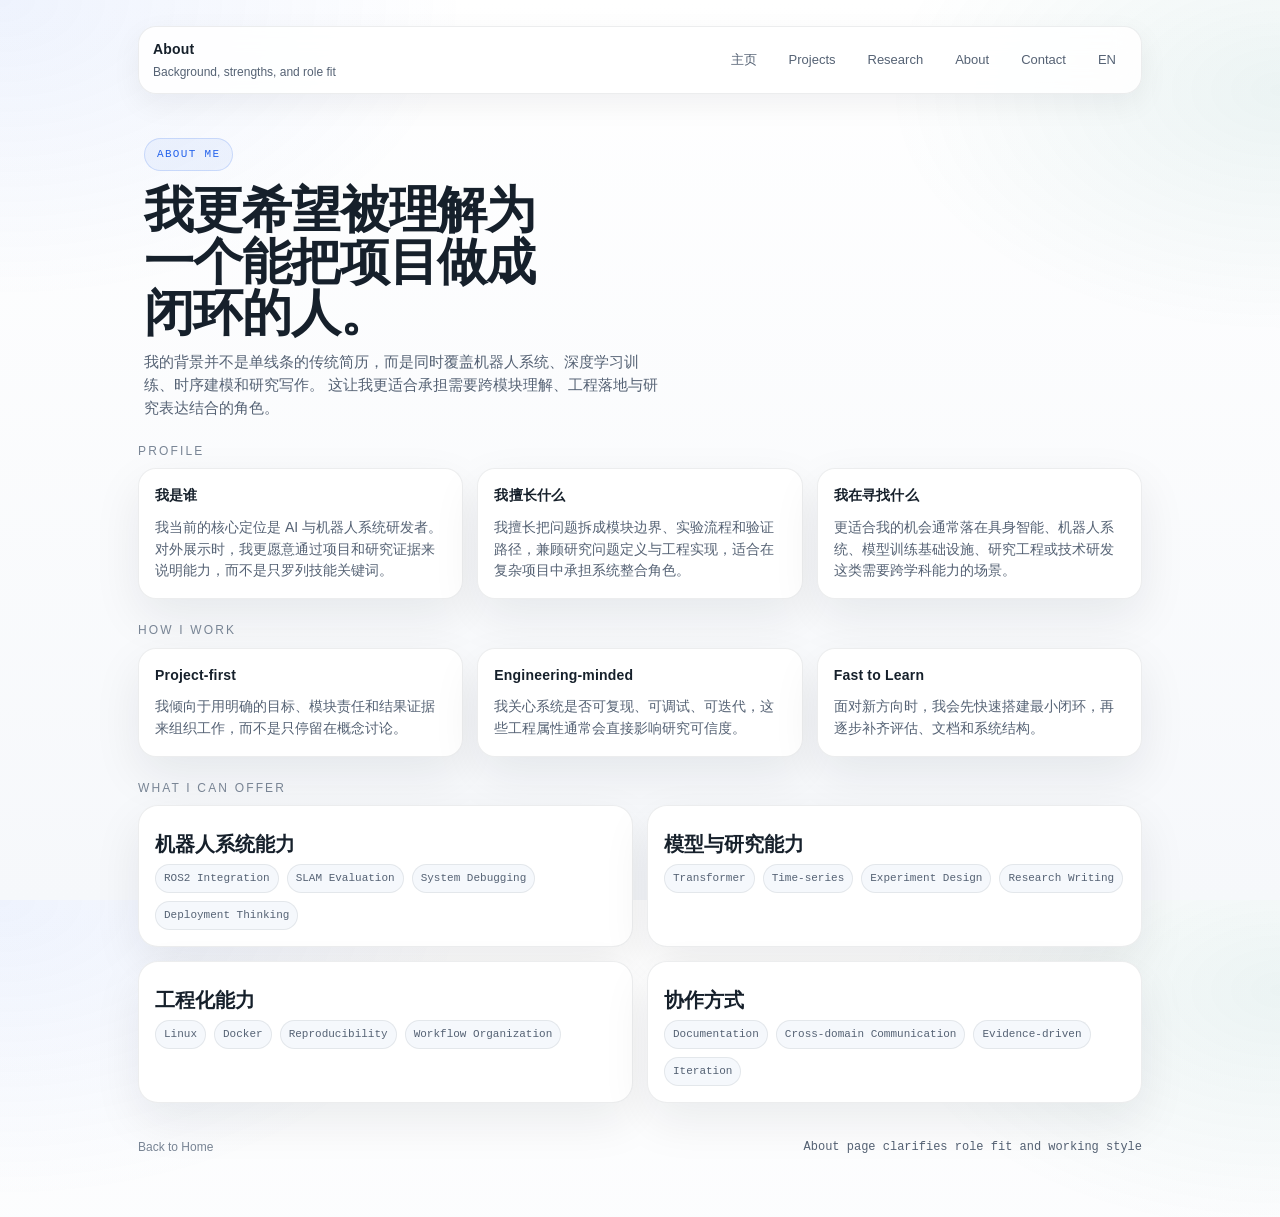
==== about/index.html @ a0cf1155 "Reorganize site around projects and research" ====
<!doctype html>
<html lang="zh-CN">
  <head>
    <meta charset="utf-8" />
    <meta name="viewport" content="width=device-width, initial-scale=1" />
    <title>About | Feiyu Zhou</title>
    <meta
      name="description"
      content="周飞宇的个人背景、能力结构、工作方式和目标岗位方向。"
    />
    <meta name="theme-color" content="#f6f8fb" />
    <link rel="icon" href="../assets/favicon.svg" />
    <link rel="stylesheet" href="../assets/styles.css" />
  </head>
  <body>
    <div class="wrap">
      <header class="topbar">
        <div class="brand">
          <strong>About</strong>
          <span>Background, strengths, and role fit</span>
        </div>
        <nav class="nav" aria-label="primary">
          <a href="../">主页</a>
          <a href="../projects/">Projects</a>
          <a href="../research/">Research</a>
          <a href="./">About</a>
          <a href="../contact/">Contact</a>
          <a href="../en/">EN</a>
        </nav>
      </header>

      <section class="hero hero-simple">
        <div class="fade-in">
          <div class="eyebrow">About Me</div>
          <h1>我更希望被理解为一个能把项目做成闭环的人。</h1>
          <p class="hero-lead hero-lead-wide">
            我的背景并不是单线条的传统简历，而是同时覆盖机器人系统、深度学习训练、时序建模和研究写作。
            这让我更适合承担需要跨模块理解、工程落地与研究表达结合的角色。
          </p>
        </div>
      </section>

      <section class="section-block fade-in d2">
        <div class="section-title">Profile</div>
        <div class="about-layout">
          <article class="card">
            <h3>我是谁</h3>
            <p class="card-copy">
              我当前的核心定位是 AI 与机器人系统研发者。对外展示时，我更愿意通过项目和研究证据来说明能力，而不是只罗列技能关键词。
            </p>
          </article>
          <article class="card">
            <h3>我擅长什么</h3>
            <p class="card-copy">
              我擅长把问题拆成模块边界、实验流程和验证路径，兼顾研究问题定义与工程实现，适合在复杂项目中承担系统整合角色。
            </p>
          </article>
          <article class="card">
            <h3>我在寻找什么</h3>
            <p class="card-copy">
              更适合我的机会通常落在具身智能、机器人系统、模型训练基础设施、研究工程或技术研发这类需要跨学科能力的场景。
            </p>
          </article>
        </div>
      </section>

      <section class="section-block fade-in d3">
        <div class="section-title">How I Work</div>
        <div class="highlight-grid">
          <article class="card">
            <h3>Project-first</h3>
            <p class="card-copy">我倾向于用明确的目标、模块责任和结果证据来组织工作，而不是只停留在概念讨论。</p>
          </article>
          <article class="card">
            <h3>Engineering-minded</h3>
            <p class="card-copy">我关心系统是否可复现、可调试、可迭代，这些工程属性通常会直接影响研究可信度。</p>
          </article>
          <article class="card">
            <h3>Fast to Learn</h3>
            <p class="card-copy">面对新方向时，我会先快速搭建最小闭环，再逐步补齐评估、文档和系统结构。</p>
          </article>
        </div>
      </section>

      <section class="section-block fade-in d3">
        <div class="section-title">What I Can Offer</div>
        <div class="skill-wall">
          <article class="skill-group">
            <h3>机器人系统能力</h3>
            <div class="meta">
              <span class="tag">ROS2 Integration</span>
              <span class="tag">SLAM Evaluation</span>
              <span class="tag">System Debugging</span>
              <span class="tag">Deployment Thinking</span>
            </div>
          </article>
          <article class="skill-group">
            <h3>模型与研究能力</h3>
            <div class="meta">
              <span class="tag">Transformer</span>
              <span class="tag">Time-series</span>
              <span class="tag">Experiment Design</span>
              <span class="tag">Research Writing</span>
            </div>
          </article>
          <article class="skill-group">
            <h3>工程化能力</h3>
            <div class="meta">
              <span class="tag">Linux</span>
              <span class="tag">Docker</span>
              <span class="tag">Reproducibility</span>
              <span class="tag">Workflow Organization</span>
            </div>
          </article>
          <article class="skill-group">
            <h3>协作方式</h3>
            <div class="meta">
              <span class="tag">Documentation</span>
              <span class="tag">Cross-domain Communication</span>
              <span class="tag">Evidence-driven</span>
              <span class="tag">Iteration</span>
            </div>
          </article>
        </div>
      </section>

      <footer class="footer">
        <div><a href="../">Back to Home</a></div>
        <div><code>About page clarifies role fit and working style</code></div>
      </footer>
    </div>

    <script src="../assets/site.js"></script>
  </body>
</html>
---- assets/styles.css ----
:root {
  --bg0: #f6f8fb;
  --bg1: #eef3f8;
  --bg2: #ffffff;
  --card: #ffffff;
  --card2: #f5f8fc;
  --border: #d8e1eb;
  --text: #16202b;
  --muted: #556274;
  --muted2: #798595;
  --accent: #0f766e;
  --accent2: #b7791f;
  --accent3: #2563eb;
  --danger: #c2410c;
  --shadow: 0 18px 48px rgba(15, 23, 42, 0.08);

  --radius: 18px;
  --radius2: 12px;
  --maxw: 1040px;
  --mono: ui-monospace, SFMono-Regular, Menlo, Monaco, Consolas, "Liberation Mono", "Courier New", monospace;
  --sans: "Avenir Next", "Segoe UI", "PingFang SC", "Hiragino Sans GB",
    "Microsoft YaHei", "Noto Sans CJK SC", sans-serif;
}

* { box-sizing: border-box; }
html, body { height: 100%; }

body {
  margin: 0;
  color: var(--text);
  font-family: var(--sans);
  line-height: 1.55;
  background:
    radial-gradient(780px 500px at 0% 0%, rgba(37, 99, 235, 0.08), transparent 60%),
    radial-gradient(680px 420px at 100% 10%, rgba(15, 118, 110, 0.08), transparent 58%),
    linear-gradient(180deg, var(--bg2), var(--bg0));
}

a {
  color: inherit;
  text-decoration: none;
}

a:hover {
  text-decoration: underline;
  text-underline-offset: 3px;
}

.wrap {
  max-width: var(--maxw);
  margin: 0 auto;
  padding: 26px 18px 60px;
}

.topbar {
  display: flex;
  align-items: center;
  justify-content: space-between;
  gap: 14px;
  padding: 12px 14px;
  border: 1px solid rgba(22, 32, 43, 0.08);
  border-radius: var(--radius);
  background: rgba(255, 255, 255, 0.86);
  backdrop-filter: blur(12px);
  box-shadow: 0 10px 30px rgba(15, 23, 42, 0.06);
  position: sticky;
  top: 14px;
  z-index: 10;
}

.brand {
  display: flex;
  flex-direction: column;
  gap: 2px;
}

.brand strong {
  letter-spacing: 0.2px;
  font-size: 14px;
}

.brand span {
  font-size: 12px;
  color: var(--muted);
}

.nav {
  display: flex;
  flex-wrap: wrap;
  gap: 10px;
  justify-content: flex-end;
}

.nav a {
  font-size: 13px;
  padding: 8px 10px;
  border-radius: 999px;
  border: 1px solid transparent;
  color: var(--muted);
}

.nav a[aria-current="page"] {
  color: var(--accent3);
  border-color: rgba(37, 99, 235, 0.18);
  background: rgba(37, 99, 235, 0.08);
}

.nav a:hover {
  color: var(--text);
  border-color: rgba(22, 32, 43, 0.1);
  background: rgba(255, 255, 255, 0.82);
  text-decoration: none;
}

.hero {
  padding: 44px 6px 12px;
  display: grid;
  grid-template-columns: 1.35fr 0.65fr;
  gap: 18px;
  align-items: start;
}

.home-hero {
  grid-template-columns: minmax(0, 1.2fr) minmax(320px, 0.8fr);
  gap: 22px;
  padding-top: 48px;
}

.home-hero-main {
  position: relative;
}

.eyebrow {
  display: inline-flex;
  align-items: center;
  gap: 8px;
  padding: 7px 12px;
  border-radius: 999px;
  border: 1px solid rgba(37, 99, 235, 0.18);
  background: rgba(37, 99, 235, 0.06);
  color: var(--accent3);
  font-family: var(--mono);
  font-size: 11px;
  letter-spacing: 0.12em;
  text-transform: uppercase;
}

.hero h1 {
  margin: 14px 0 8px;
  font-size: 50px;
  line-height: 1.03;
  letter-spacing: -1.1px;
  max-width: 11ch;
}

.hero p {
  margin: 10px 0 0;
  color: var(--muted);
  font-size: 15px;
  max-width: 62ch;
}

.hero-lead {
  font-size: 16px;
  color: var(--muted);
  max-width: 58ch;
}

.hero-actions {
  display: flex;
  flex-wrap: wrap;
  gap: 10px;
  margin-top: 22px;
}

.button {
  display: inline-flex;
  align-items: center;
  justify-content: center;
  min-height: 42px;
  padding: 10px 16px;
  border-radius: 999px;
  border: 1px solid rgba(22, 32, 43, 0.1);
  background: #ffffff;
  color: var(--text);
  font-size: 14px;
  font-weight: 600;
  text-decoration: none;
  transition: transform 180ms ease, border-color 180ms ease, background 180ms ease, box-shadow 180ms ease;
}

.button:hover {
  transform: translateY(-1px);
  border-color: rgba(22, 32, 43, 0.18);
  background: #f9fbfd;
  box-shadow: 0 10px 20px rgba(15, 23, 42, 0.05);
  text-decoration: none;
}

.button.primary {
  border-color: rgba(15, 118, 110, 0.2);
  background: linear-gradient(135deg, rgba(15, 118, 110, 0.12), rgba(37, 99, 235, 0.08));
  color: #0f4c47;
}

.button.ghost {
  background: transparent;
  color: var(--muted);
}

.pillrow {
  display: flex;
  flex-wrap: wrap;
  gap: 10px;
  margin-top: 16px;
}

.pill {
  font-family: var(--mono);
  font-size: 12px;
  padding: 7px 10px;
  border-radius: 999px;
  border: 1px solid rgba(22, 32, 43, 0.1);
  background: rgba(255, 255, 255, 0.84);
  color: var(--muted);
}

.pill b {
  color: var(--accent);
  font-weight: 700;
}

.signal-grid {
  display: grid;
  grid-template-columns: repeat(3, minmax(0, 1fr));
  gap: 12px;
  margin-top: 24px;
}

.signal-card {
  padding: 16px;
  border-radius: var(--radius);
  border: 1px solid rgba(22, 32, 43, 0.08);
  background: linear-gradient(180deg, #ffffff, #f8fbfd);
  box-shadow: var(--shadow);
}

.signal-card strong {
  display: block;
  margin: 8px 0;
  font-size: 16px;
  line-height: 1.3;
}

.signal-card p {
  margin: 0;
  font-size: 13px;
  color: var(--muted);
}

.signal-label {
  font-family: var(--mono);
  font-size: 11px;
  letter-spacing: 0.14em;
  text-transform: uppercase;
  color: var(--accent2);
}

.card {
  border: 1px solid rgba(22, 32, 43, 0.08);
  border-radius: var(--radius);
  padding: 16px;
  background: var(--card);
  box-shadow: var(--shadow);
}

.card h3 {
  margin: 0 0 10px;
  font-size: 14px;
  letter-spacing: 0.2px;
}

.card .kv {
  display: grid;
  grid-template-columns: 90px 1fr;
  gap: 10px 12px;
  font-size: 13px;
  color: var(--muted);
}

.card .kv div:nth-child(odd) {
  font-family: var(--mono);
  color: var(--muted2);
}

.card .kv a {
  color: var(--text);
}

.profile-panel {
  position: relative;
}

.profile-card {
  position: relative;
  overflow: hidden;
  border: 1px solid rgba(37, 99, 235, 0.08);
  border-radius: 28px;
  padding: 22px;
  background:
    radial-gradient(260px 160px at 100% 0%, rgba(37, 99, 235, 0.08), transparent 70%),
    radial-gradient(220px 120px at 0% 18%, rgba(15, 118, 110, 0.08), transparent 70%),
    linear-gradient(180deg, #ffffff, #f7fbff);
  box-shadow: var(--shadow);
}

.profile-header {
  display: flex;
  flex-direction: column;
  gap: 10px;
}

.profile-kicker {
  font-family: var(--mono);
  font-size: 12px;
  letter-spacing: 0.12em;
  text-transform: uppercase;
  color: var(--muted2);
}

.profile-header h2 {
  margin: 0;
  font-size: 26px;
  line-height: 1.1;
  letter-spacing: -0.4px;
}

.status-dot {
  display: inline-flex;
  width: fit-content;
  align-items: center;
  gap: 8px;
  padding: 8px 12px;
  border-radius: 999px;
  background: rgba(15, 118, 110, 0.08);
  border: 1px solid rgba(15, 118, 110, 0.14);
  color: #0f5c56;
  font-size: 12px;
}

.status-dot::before {
  content: "";
  width: 8px;
  height: 8px;
  border-radius: 999px;
  background: var(--accent);
  box-shadow: 0 0 0 5px rgba(15, 118, 110, 0.08);
}

.profile-copy {
  margin-top: 16px;
  color: var(--muted);
  font-size: 14px;
}

.profile-list {
  margin-top: 20px;
  display: grid;
  gap: 14px;
}

.profile-list div {
  display: grid;
  gap: 5px;
}

.profile-list span {
  font-family: var(--mono);
  font-size: 11px;
  letter-spacing: 0.12em;
  text-transform: uppercase;
  color: var(--muted2);
}

.profile-list a,
.profile-list strong {
  color: var(--text);
  font-size: 14px;
  font-weight: 600;
}

.doc-links {
  display: flex;
  flex-wrap: wrap;
  gap: 10px;
}

.doc-links a {
  display: inline-flex;
  align-items: center;
  min-height: 34px;
  padding: 7px 11px;
  border-radius: 999px;
  border: 1px solid rgba(22, 32, 43, 0.08);
  background: rgba(255, 255, 255, 0.88);
  text-decoration: none;
}

.mini-metrics {
  margin-top: 22px;
  display: grid;
  gap: 12px;
}

.mini-metrics div {
  display: grid;
  grid-template-columns: 40px 1fr;
  gap: 12px;
  align-items: center;
}

.mini-metrics strong {
  font-size: 20px;
  color: var(--accent2);
}

.mini-metrics span {
  color: var(--muted);
  font-size: 13px;
}

.grid {
  display: grid;
  grid-template-columns: repeat(12, 1fr);
  gap: 14px;
  margin-top: 20px;
}

.col-7 { grid-column: span 7; }
.col-5 { grid-column: span 5; }
.col-6 { grid-column: span 6; }
.col-12 { grid-column: span 12; }

.section-title {
  margin: 22px 0 8px;
  font-size: 12px;
  letter-spacing: 0.18em;
  text-transform: uppercase;
  color: var(--muted2);
}

.map-grid {
  display: grid;
  grid-template-columns: repeat(3, minmax(0, 1fr));
  gap: 14px;
}

.map-card {
  position: relative;
  min-height: 196px;
  border-radius: 24px;
  border: 1px solid rgba(22, 32, 43, 0.08);
  padding: 18px;
  background: linear-gradient(180deg, #ffffff, #f8fbfd);
  box-shadow: var(--shadow);
}

.map-index {
  display: inline-block;
  margin-bottom: 24px;
  font-family: var(--mono);
  font-size: 28px;
  line-height: 1;
  color: rgba(37, 99, 235, 0.76);
}

.map-card h3 {
  margin: 0 0 8px;
  font-size: 18px;
  line-height: 1.25;
}

.map-card p {
  margin: 0;
  color: var(--muted);
  font-size: 14px;
}

.proj {
  border-radius: var(--radius);
  border: 1px solid rgba(22, 32, 43, 0.08);
  background: #ffffff;
  padding: 14px 14px 12px;
  transition: transform 180ms ease, border-color 180ms ease, background 180ms ease, box-shadow 180ms ease;
  box-shadow: var(--shadow);
}

.proj:hover {
  transform: translateY(-2px);
  border-color: rgba(37, 99, 235, 0.18);
  background: #fbfdff;
  box-shadow: 0 18px 40px rgba(37, 99, 235, 0.08);
}

.proj h4 {
  margin: 0 0 8px;
  font-size: 15px;
}

.proj p {
  margin: 0 0 10px;
  color: var(--muted);
  font-size: 13px;
}

.feature-stack {
  display: grid;
  gap: 14px;
}

.proj-featured {
  background:
    radial-gradient(260px 140px at 100% 0%, rgba(15, 118, 110, 0.08), transparent 75%),
    #ffffff;
}

.proj-head {
  display: flex;
  gap: 12px;
  justify-content: space-between;
  align-items: flex-start;
}

.proj-head h4 {
  font-size: 18px;
}

.proj-head p {
  font-size: 14px;
}

.evidence-list {
  margin: 0 0 14px;
  padding-left: 18px;
  color: var(--muted);
  font-size: 14px;
}

.evidence-list li + li {
  margin-top: 8px;
}

.meta {
  display: flex;
  flex-wrap: wrap;
  gap: 8px;
  align-items: center;
}

.tag {
  font-family: var(--mono);
  font-size: 11px;
  padding: 5px 8px;
  border-radius: 999px;
  background: #f5f8fc;
  border: 1px solid rgba(22, 32, 43, 0.08);
  color: var(--muted);
}

.tag.level {
  border-color: rgba(183, 121, 31, 0.18);
  background: rgba(183, 121, 31, 0.08);
  color: #8f5f18;
}

.tag.bad {
  border-color: rgba(194, 65, 12, 0.16);
  background: rgba(194, 65, 12, 0.08);
  color: var(--danger);
}

.filters {
  display: flex;
  flex-wrap: wrap;
  gap: 10px;
  align-items: center;
  margin: 10px 0 14px;
}

.filters input[type="search"] {
  width: min(520px, 100%);
  padding: 10px 12px;
  border-radius: 12px;
  border: 1px solid rgba(22, 32, 43, 0.1);
  background: #ffffff;
  color: var(--text);
  outline: none;
}

.filters input[type="search"]::placeholder {
  color: var(--muted2);
}

.filters .chip {
  border: 1px solid rgba(22, 32, 43, 0.1);
  background: #ffffff;
  color: var(--muted);
  padding: 7px 10px;
  border-radius: 999px;
  font-family: var(--mono);
  font-size: 12px;
  cursor: pointer;
  user-select: none;
}

.filters .chip[aria-pressed="true"] {
  border-color: rgba(15, 118, 110, 0.2);
  background: rgba(15, 118, 110, 0.08);
  color: #0f5c56;
}

.progress-card {
  height: 100%;
  background:
    radial-gradient(240px 140px at 100% 0%, rgba(183, 121, 31, 0.08), transparent 75%),
    #ffffff;
}

.progress-list {
  display: grid;
  gap: 16px;
}

.progress-list div {
  padding-top: 2px;
  border-top: 1px solid rgba(22, 32, 43, 0.08);
}

.progress-list div:first-child {
  border-top: 0;
  padding-top: 0;
}

.progress-list span {
  display: inline-block;
  margin-bottom: 6px;
  font-family: var(--mono);
  font-size: 12px;
  color: #8f5f18;
}

.progress-list p {
  margin: 0;
  color: var(--muted);
  font-size: 14px;
}

.section-block {
  margin-top: 14px;
}

.hero-simple {
  grid-template-columns: minmax(0, 1fr) minmax(280px, 0.72fr);
  padding-bottom: 0;
}

.hero-simple h1 {
  max-width: 15ch;
}

.hero-lead-wide {
  max-width: 70ch;
}

.intro-strip {
  border: 1px solid rgba(22, 32, 43, 0.08);
  border-radius: 24px;
  padding: 18px 20px;
  background: linear-gradient(180deg, #ffffff, #f8fbfd);
  box-shadow: var(--shadow);
}

.intro-strip p {
  margin: 0;
  font-size: 15px;
  color: var(--muted);
}

.track-grid,
.project-grid,
.highlight-grid,
.category-grid,
.about-layout,
.contact-grid {
  display: grid;
  gap: 14px;
}

.track-grid {
  grid-template-columns: repeat(2, minmax(0, 1fr));
}

.project-grid {
  grid-template-columns: repeat(3, minmax(0, 1fr));
}

.highlight-grid,
.about-layout,
.contact-grid {
  grid-template-columns: repeat(3, minmax(0, 1fr));
}

.category-grid {
  grid-template-columns: repeat(2, minmax(0, 1fr));
}

.track-card,
.category-card {
  min-height: 240px;
}

.track-card {
  border: 1px solid rgba(22, 32, 43, 0.08);
  border-radius: 24px;
  padding: 20px;
  background:
    radial-gradient(220px 140px at 100% 0%, rgba(37, 99, 235, 0.06), transparent 70%),
    linear-gradient(180deg, #ffffff, #f8fbfd);
  box-shadow: var(--shadow);
}

.track-kicker {
  font-family: var(--mono);
  font-size: 11px;
  letter-spacing: 0.14em;
  text-transform: uppercase;
  color: var(--accent2);
}

.track-card h3,
.category-card h3,
.skill-group h3 {
  margin: 10px 0 8px;
  font-size: 20px;
  line-height: 1.2;
}

.track-card p,
.category-card p,
.card-copy {
  margin: 0;
  color: var(--muted);
  font-size: 14px;
}

.project-card {
  min-height: 206px;
}

.project-card h4 {
  font-size: 16px;
}

.skill-wall {
  display: grid;
  grid-template-columns: repeat(2, minmax(0, 1fr));
  gap: 14px;
}

.skill-group {
  border: 1px solid rgba(22, 32, 43, 0.08);
  border-radius: 20px;
  padding: 16px;
  background: #ffffff;
  box-shadow: var(--shadow);
}

.contact-banner {
  display: grid;
  grid-template-columns: minmax(0, 1fr) auto;
  gap: 16px;
  align-items: center;
  border: 1px solid rgba(22, 32, 43, 0.08);
  border-radius: 24px;
  padding: 20px;
  background:
    radial-gradient(220px 140px at 100% 0%, rgba(15, 118, 110, 0.08), transparent 70%),
    linear-gradient(180deg, #ffffff, #f8fbfd);
  box-shadow: var(--shadow);
}

.contact-banner h3 {
  margin: 0 0 6px;
  font-size: 20px;
}

.contact-banner p {
  margin: 0;
  color: var(--muted);
  font-size: 14px;
}

.about-grid {
  display: grid;
  grid-template-columns: repeat(3, minmax(0, 1fr));
  gap: 14px;
}

.about-card {
  min-height: 172px;
}

.about-card p {
  margin: 0;
  color: var(--muted);
  font-size: 14px;
}

.footer {
  margin-top: 34px;
  color: var(--muted2);
  font-size: 12px;
  display: flex;
  flex-wrap: wrap;
  gap: 10px;
  justify-content: space-between;
  align-items: center;
}

.footer code {
  font-family: var(--mono);
  color: var(--muted);
}

.fade-in {
  opacity: 0;
  transform: translateY(10px);
  animation: fadeInUp 700ms ease forwards;
}

.fade-in.d2 { animation-delay: 90ms; }
.fade-in.d3 { animation-delay: 160ms; }
.fade-in.d4 { animation-delay: 230ms; }

@keyframes fadeInUp {
  to {
    opacity: 1;
    transform: translateY(0);
  }
}

@media (max-width: 840px) {
  .hero {
    grid-template-columns: 1fr;
    padding-top: 30px;
  }

  .hero h1 {
    font-size: 38px;
    max-width: none;
  }

  .col-7,
  .col-5,
  .col-6 {
    grid-column: span 12;
  }

  .topbar {
    position: static;
  }

  .signal-grid,
  .map-grid,
  .about-grid,
  .track-grid,
  .project-grid,
  .highlight-grid,
  .category-grid,
  .about-layout,
  .contact-grid,
  .skill-wall {
    grid-template-columns: 1fr;
  }

  .profile-card {
    border-radius: 22px;
  }

  .contact-banner {
    grid-template-columns: 1fr;
  }
}

@media (max-width: 640px) {
  .wrap {
    padding: 18px 14px 50px;
  }

  .topbar {
    padding: 12px;
  }

  .home-hero {
    padding-top: 28px;
    gap: 16px;
  }

  .hero h1 {
    font-size: 34px;
    line-height: 1.04;
  }

  .hero-actions,
  .pillrow {
    gap: 8px;
  }

  .button {
    width: 100%;
  }

  .proj-head {
    flex-direction: column;
  }

  .mini-metrics div {
    grid-template-columns: 32px 1fr;
  }
}
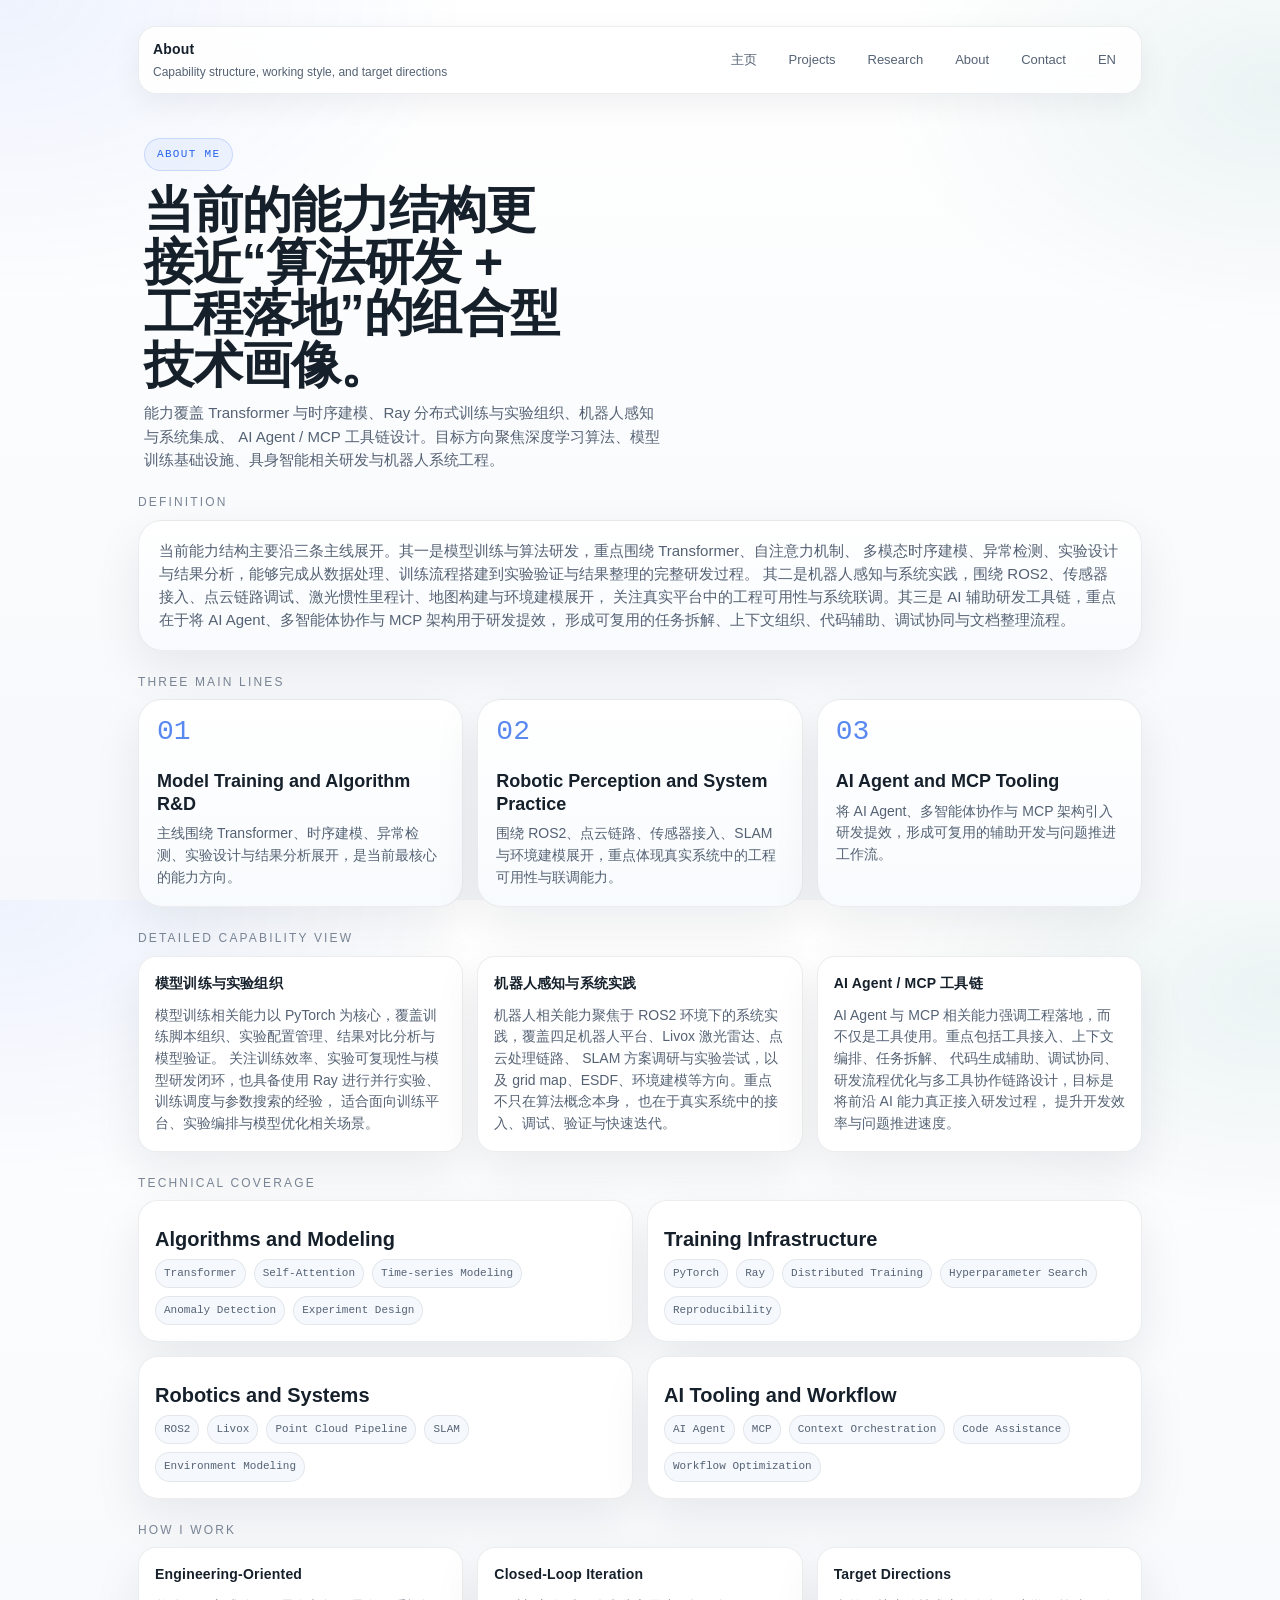
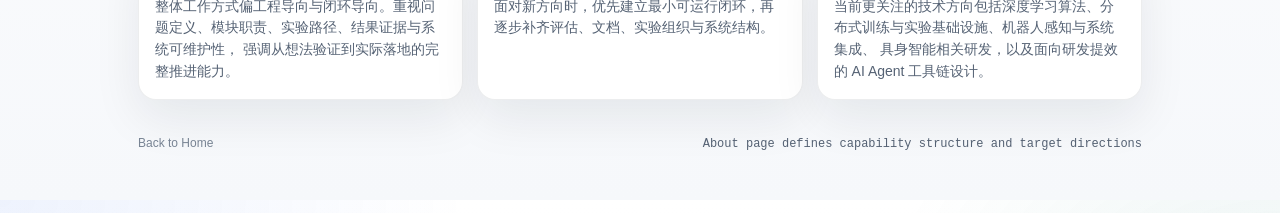
==== commit b119a6bf: "Rewrite about page around capability structure" ====
--- a/about/index.html
+++ b/about/index.html
@@ -6,7 +6,7 @@
     <title>About | Feiyu Zhou</title>
     <meta
       name="description"
-      content="周飞宇的个人背景、能力结构、工作方式和目标岗位方向。"
+      content="周飞宇的能力结构、技术主线、工作方式与目标方向，覆盖算法研发、模型训练、机器人感知与 AI Agent 工具链。"
     />
     <meta name="theme-color" content="#f6f8fb" />
     <link rel="icon" href="../assets/favicon.svg" />
@@ -17,7 +17,7 @@
       <header class="topbar">
         <div class="brand">
           <strong>About</strong>
-          <span>Background, strengths, and role fit</span>
+          <span>Capability structure, working style, and target directions</span>
         </div>
         <nav class="nav" aria-label="primary">
           <a href="../">主页</a>
@@ -32,101 +32,153 @@
       <section class="hero hero-simple">
         <div class="fade-in">
           <div class="eyebrow">About Me</div>
-          <h1>我更希望被理解为一个能把项目做成闭环的人。</h1>
+          <h1>当前的能力结构更接近“算法研发 + 工程落地”的组合型技术画像。</h1>
           <p class="hero-lead hero-lead-wide">
-            我的背景并不是单线条的传统简历，而是同时覆盖机器人系统、深度学习训练、时序建模和研究写作。
-            这让我更适合承担需要跨模块理解、工程落地与研究表达结合的角色。
+            能力覆盖 Transformer 与时序建模、Ray 分布式训练与实验组织、机器人感知与系统集成、
+            AI Agent / MCP 工具链设计。目标方向聚焦深度学习算法、模型训练基础设施、具身智能相关研发与机器人系统工程。
           </p>
         </div>
       </section>
 
       <section class="section-block fade-in d2">
-        <div class="section-title">Profile</div>
-        <div class="about-layout">
+        <div class="section-title">Definition</div>
+        <div class="intro-strip">
+          <p>
+            当前能力结构主要沿三条主线展开。其一是模型训练与算法研发，重点围绕 Transformer、自注意力机制、
+            多模态时序建模、异常检测、实验设计与结果分析，能够完成从数据处理、训练流程搭建到实验验证与结果整理的完整研发过程。
+            其二是机器人感知与系统实践，围绕 ROS2、传感器接入、点云链路调试、激光惯性里程计、地图构建与环境建模展开，
+            关注真实平台中的工程可用性与系统联调。其三是 AI 辅助研发工具链，重点在于将 AI Agent、多智能体协作与 MCP 架构用于研发提效，
+            形成可复用的任务拆解、上下文组织、代码辅助、调试协同与文档整理流程。
+          </p>
+        </div>
+      </section>
+
+      <section class="section-block fade-in d2">
+        <div class="section-title">Three Main Lines</div>
+        <div class="map-grid">
+          <article class="map-card">
+            <span class="map-index">01</span>
+            <h3>Model Training and Algorithm R&amp;D</h3>
+            <p>主线围绕 Transformer、时序建模、异常检测、实验设计与结果分析展开，是当前最核心的能力方向。</p>
+          </article>
+          <article class="map-card">
+            <span class="map-index">02</span>
+            <h3>Robotic Perception and System Practice</h3>
+            <p>围绕 ROS2、点云链路、传感器接入、SLAM 与环境建模展开，重点体现真实系统中的工程可用性与联调能力。</p>
+          </article>
+          <article class="map-card">
+            <span class="map-index">03</span>
+            <h3>AI Agent and MCP Tooling</h3>
+            <p>将 AI Agent、多智能体协作与 MCP 架构引入研发提效，形成可复用的辅助开发与问题推进工作流。</p>
+          </article>
+        </div>
+      </section>
+
+      <section class="section-block fade-in d3">
+        <div class="section-title">Detailed Capability View</div>
+        <div class="highlight-grid">
           <article class="card">
-            <h3>我是谁</h3>
+            <h3>模型训练与实验组织</h3>
             <p class="card-copy">
-              我当前的核心定位是 AI 与机器人系统研发者。对外展示时，我更愿意通过项目和研究证据来说明能力，而不是只罗列技能关键词。
+              模型训练相关能力以 PyTorch 为核心，覆盖训练脚本组织、实验配置管理、结果对比分析与模型验证。
+              关注训练效率、实验可复现性与模型研发闭环，也具备使用 Ray 进行并行实验、训练调度与参数搜索的经验，
+              适合面向训练平台、实验编排与模型优化相关场景。
             </p>
           </article>
           <article class="card">
-            <h3>我擅长什么</h3>
+            <h3>机器人感知与系统实践</h3>
             <p class="card-copy">
-              我擅长把问题拆成模块边界、实验流程和验证路径，兼顾研究问题定义与工程实现，适合在复杂项目中承担系统整合角色。
+              机器人相关能力聚焦于 ROS2 环境下的系统实践，覆盖四足机器人平台、Livox 激光雷达、点云处理链路、
+              SLAM 方案调研与实验尝试，以及 grid map、ESDF、环境建模等方向。重点不只在算法概念本身，
+              也在于真实系统中的接入、调试、验证与快速迭代。
             </p>
           </article>
           <article class="card">
-            <h3>我在寻找什么</h3>
+            <h3>AI Agent / MCP 工具链</h3>
             <p class="card-copy">
-              更适合我的机会通常落在具身智能、机器人系统、模型训练基础设施、研究工程或技术研发这类需要跨学科能力的场景。
+              AI Agent 与 MCP 相关能力强调工程落地，而不仅是工具使用。重点包括工具接入、上下文编排、任务拆解、
+              代码生成辅助、调试协同、研发流程优化与多工具协作链路设计，目标是将前沿 AI 能力真正接入研发过程，
+              提升开发效率与问题推进速度。
             </p>
           </article>
         </div>
       </section>
 
       <section class="section-block fade-in d3">
-        <div class="section-title">How I Work</div>
-        <div class="highlight-grid">
-          <article class="card">
-            <h3>Project-first</h3>
-            <p class="card-copy">我倾向于用明确的目标、模块责任和结果证据来组织工作，而不是只停留在概念讨论。</p>
+        <div class="section-title">Technical Coverage</div>
+        <div class="skill-wall">
+          <article class="skill-group">
+            <h3>Algorithms and Modeling</h3>
+            <div class="meta">
+              <span class="tag">Transformer</span>
+              <span class="tag">Self-Attention</span>
+              <span class="tag">Time-series Modeling</span>
+              <span class="tag">Anomaly Detection</span>
+              <span class="tag">Experiment Design</span>
+            </div>
           </article>
-          <article class="card">
-            <h3>Engineering-minded</h3>
-            <p class="card-copy">我关心系统是否可复现、可调试、可迭代，这些工程属性通常会直接影响研究可信度。</p>
+          <article class="skill-group">
+            <h3>Training Infrastructure</h3>
+            <div class="meta">
+              <span class="tag">PyTorch</span>
+              <span class="tag">Ray</span>
+              <span class="tag">Distributed Training</span>
+              <span class="tag">Hyperparameter Search</span>
+              <span class="tag">Reproducibility</span>
+            </div>
           </article>
-          <article class="card">
-            <h3>Fast to Learn</h3>
-            <p class="card-copy">面对新方向时，我会先快速搭建最小闭环，再逐步补齐评估、文档和系统结构。</p>
+          <article class="skill-group">
+            <h3>Robotics and Systems</h3>
+            <div class="meta">
+              <span class="tag">ROS2</span>
+              <span class="tag">Livox</span>
+              <span class="tag">Point Cloud Pipeline</span>
+              <span class="tag">SLAM</span>
+              <span class="tag">Environment Modeling</span>
+            </div>
+          </article>
+          <article class="skill-group">
+            <h3>AI Tooling and Workflow</h3>
+            <div class="meta">
+              <span class="tag">AI Agent</span>
+              <span class="tag">MCP</span>
+              <span class="tag">Context Orchestration</span>
+              <span class="tag">Code Assistance</span>
+              <span class="tag">Workflow Optimization</span>
+            </div>
           </article>
         </div>
       </section>
 
-      <section class="section-block fade-in d3">
-        <div class="section-title">What I Can Offer</div>
-        <div class="skill-wall">
-          <article class="skill-group">
-            <h3>机器人系统能力</h3>
-            <div class="meta">
-              <span class="tag">ROS2 Integration</span>
-              <span class="tag">SLAM Evaluation</span>
-              <span class="tag">System Debugging</span>
-              <span class="tag">Deployment Thinking</span>
-            </div>
+      <section class="section-block fade-in d4">
+        <div class="section-title">How I Work</div>
+        <div class="highlight-grid">
+          <article class="card">
+            <h3>Engineering-Oriented</h3>
+            <p class="card-copy">
+              整体工作方式偏工程导向与闭环导向。重视问题定义、模块职责、实验路径、结果证据与系统可维护性，
+              强调从想法验证到实际落地的完整推进能力。
+            </p>
           </article>
-          <article class="skill-group">
-            <h3>模型与研究能力</h3>
-            <div class="meta">
-              <span class="tag">Transformer</span>
-              <span class="tag">Time-series</span>
-              <span class="tag">Experiment Design</span>
-              <span class="tag">Research Writing</span>
-            </div>
+          <article class="card">
+            <h3>Closed-Loop Iteration</h3>
+            <p class="card-copy">
+              面对新方向时，优先建立最小可运行闭环，再逐步补齐评估、文档、实验组织与系统结构。
+            </p>
           </article>
-          <article class="skill-group">
-            <h3>工程化能力</h3>
-            <div class="meta">
-              <span class="tag">Linux</span>
-              <span class="tag">Docker</span>
-              <span class="tag">Reproducibility</span>
-              <span class="tag">Workflow Organization</span>
-            </div>
-          </article>
-          <article class="skill-group">
-            <h3>协作方式</h3>
-            <div class="meta">
-              <span class="tag">Documentation</span>
-              <span class="tag">Cross-domain Communication</span>
-              <span class="tag">Evidence-driven</span>
-              <span class="tag">Iteration</span>
-            </div>
+          <article class="card">
+            <h3>Target Directions</h3>
+            <p class="card-copy">
+              当前更关注的技术方向包括深度学习算法、分布式训练与实验基础设施、机器人感知与系统集成、
+              具身智能相关研发，以及面向研发提效的 AI Agent 工具链设计。
+            </p>
           </article>
         </div>
       </section>
 
       <footer class="footer">
         <div><a href="../">Back to Home</a></div>
-        <div><code>About page clarifies role fit and working style</code></div>
+        <div><code>About page defines capability structure and target directions</code></div>
       </footer>
     </div>
 
--- a/assets/styles.css
+++ b/assets/styles.css
@@ -301,6 +301,17 @@
   position: relative;
 }
 
+.profile-portrait-card {
+  margin: 0;
+  border: 1px solid rgba(37, 99, 235, 0.08);
+  border-radius: 28px;
+  padding: 16px;
+  background:
+    radial-gradient(260px 160px at 100% 0%, rgba(37, 99, 235, 0.08), transparent 70%),
+    linear-gradient(180deg, #ffffff, #f7fbff);
+  box-shadow: var(--shadow);
+}
+
 .profile-card {
   position: relative;
   overflow: hidden;
@@ -314,6 +325,140 @@
   box-shadow: var(--shadow);
 }
 
+.profile-portrait {
+  margin: 0;
+  border-radius: 22px;
+  overflow: hidden;
+  aspect-ratio: 5 / 6;
+  background: linear-gradient(180deg, #d9e1ea, #eef3f8);
+  border: 1px solid rgba(22, 32, 43, 0.06);
+}
+
+.profile-portrait img {
+  display: block;
+  width: 100%;
+  height: 100%;
+  object-fit: cover;
+  object-position: center 18%;
+}
+
+.profile-card-wide {
+  width: 100%;
+}
+
+.positioning-redesign {
+  border: 1px solid rgba(37, 99, 235, 0.08);
+  border-radius: 28px;
+  padding: 22px;
+  background:
+    radial-gradient(300px 180px at 100% 0%, rgba(37, 99, 235, 0.08), transparent 70%),
+    radial-gradient(220px 140px at 0% 0%, rgba(15, 118, 110, 0.08), transparent 70%),
+    linear-gradient(180deg, #ffffff, #f7fbff);
+  box-shadow: var(--shadow);
+}
+
+.positioning-redesign-head {
+  display: flex;
+  align-items: flex-start;
+  justify-content: space-between;
+  gap: 16px;
+}
+
+.positioning-redesign-head h2 {
+  margin: 6px 0 0;
+  font-size: 30px;
+  line-height: 1.08;
+  letter-spacing: -0.5px;
+  max-width: 20ch;
+}
+
+.positioning-redesign-summary {
+  margin: 18px 0 0;
+  color: var(--muted);
+  font-size: 16px;
+  line-height: 1.7;
+  max-width: 70ch;
+}
+
+.positioning-redesign-grid {
+  display: grid;
+  grid-template-columns: repeat(3, minmax(0, 1fr));
+  gap: 14px;
+  margin-top: 20px;
+}
+
+.positioning-card {
+  min-height: 196px;
+  padding: 18px;
+  border-radius: 22px;
+  border: 1px solid rgba(22, 32, 43, 0.08);
+  background: rgba(255, 255, 255, 0.82);
+}
+
+.positioning-label {
+  display: block;
+  margin-bottom: 10px;
+  font-family: var(--mono);
+  font-size: 11px;
+  letter-spacing: 0.12em;
+  text-transform: uppercase;
+  color: var(--accent2);
+}
+
+.positioning-card strong {
+  display: block;
+  font-size: 18px;
+  line-height: 1.35;
+}
+
+.positioning-card p {
+  margin: 10px 0 0;
+  color: var(--muted);
+  font-size: 14px;
+}
+
+.positioning-support {
+  display: grid;
+  grid-template-columns: minmax(0, 1fr) auto;
+  gap: 16px;
+  align-items: center;
+  margin-top: 18px;
+  padding-top: 18px;
+  border-top: 1px solid rgba(22, 32, 43, 0.08);
+}
+
+.positioning-support-copy strong {
+  display: block;
+  margin-bottom: 6px;
+  font-size: 16px;
+}
+
+.positioning-support-copy p {
+  margin: 0;
+  color: var(--muted);
+  font-size: 14px;
+}
+
+.positioning-links {
+  display: flex;
+  flex-wrap: wrap;
+  justify-content: flex-end;
+  gap: 10px;
+}
+
+.positioning-links a {
+  display: inline-flex;
+  align-items: center;
+  min-height: 36px;
+  padding: 8px 12px;
+  border-radius: 999px;
+  border: 1px solid rgba(22, 32, 43, 0.08);
+  background: rgba(255, 255, 255, 0.94);
+  text-decoration: none;
+  font-size: 13px;
+  font-weight: 600;
+}
+
 .profile-header {
   display: flex;
   flex-direction: column;
@@ -710,6 +855,70 @@
   grid-template-columns: repeat(3, minmax(0, 1fr));
 }
 
+.publication-list {
+  display: grid;
+  gap: 16px;
+}
+
+.publication-item {
+  border: 1px solid rgba(22, 32, 43, 0.08);
+  border-radius: 24px;
+  padding: 20px;
+  background:
+    radial-gradient(220px 140px at 100% 0%, rgba(37, 99, 235, 0.05), transparent 70%),
+    linear-gradient(180deg, #ffffff, #f8fbfd);
+  box-shadow: var(--shadow);
+}
+
+.publication-item h3 {
+  margin: 10px 0 8px;
+  font-size: 22px;
+  line-height: 1.3;
+}
+
+.publication-meta {
+  display: flex;
+  flex-wrap: wrap;
+  gap: 8px;
+}
+
+.publication-authors,
+.publication-venue,
+.publication-note {
+  margin: 0;
+  color: var(--muted);
+  font-size: 14px;
+}
+
+.publication-venue {
+  margin-top: 4px;
+}
+
+.publication-details {
+  display: flex;
+  flex-wrap: wrap;
+  gap: 10px 18px;
+  margin-top: 10px;
+  font-family: var(--mono);
+  font-size: 12px;
+  color: var(--muted2);
+}
+
+.publication-note {
+  margin-top: 12px;
+  line-height: 1.65;
+}
+
+.review-grid {
+  display: grid;
+  grid-template-columns: repeat(2, minmax(0, 1fr));
+  gap: 14px;
+}
+
+.review-card {
+  min-height: 190px;
+}
+
 .category-grid {
   grid-template-columns: repeat(2, minmax(0, 1fr));
 }
@@ -879,6 +1088,7 @@
   .category-grid,
   .about-layout,
   .contact-grid,
+  .review-grid,
   .skill-wall {
     grid-template-columns: 1fr;
   }
@@ -889,6 +1099,20 @@
 
   .contact-banner {
     grid-template-columns: 1fr;
+  }
+
+  .positioning-redesign-head,
+  .positioning-redesign-grid,
+  .positioning-support {
+    grid-template-columns: 1fr;
+  }
+
+  .positioning-redesign-head {
+    display: grid;
+  }
+
+  .positioning-links {
+    justify-content: flex-start;
   }
 }
 
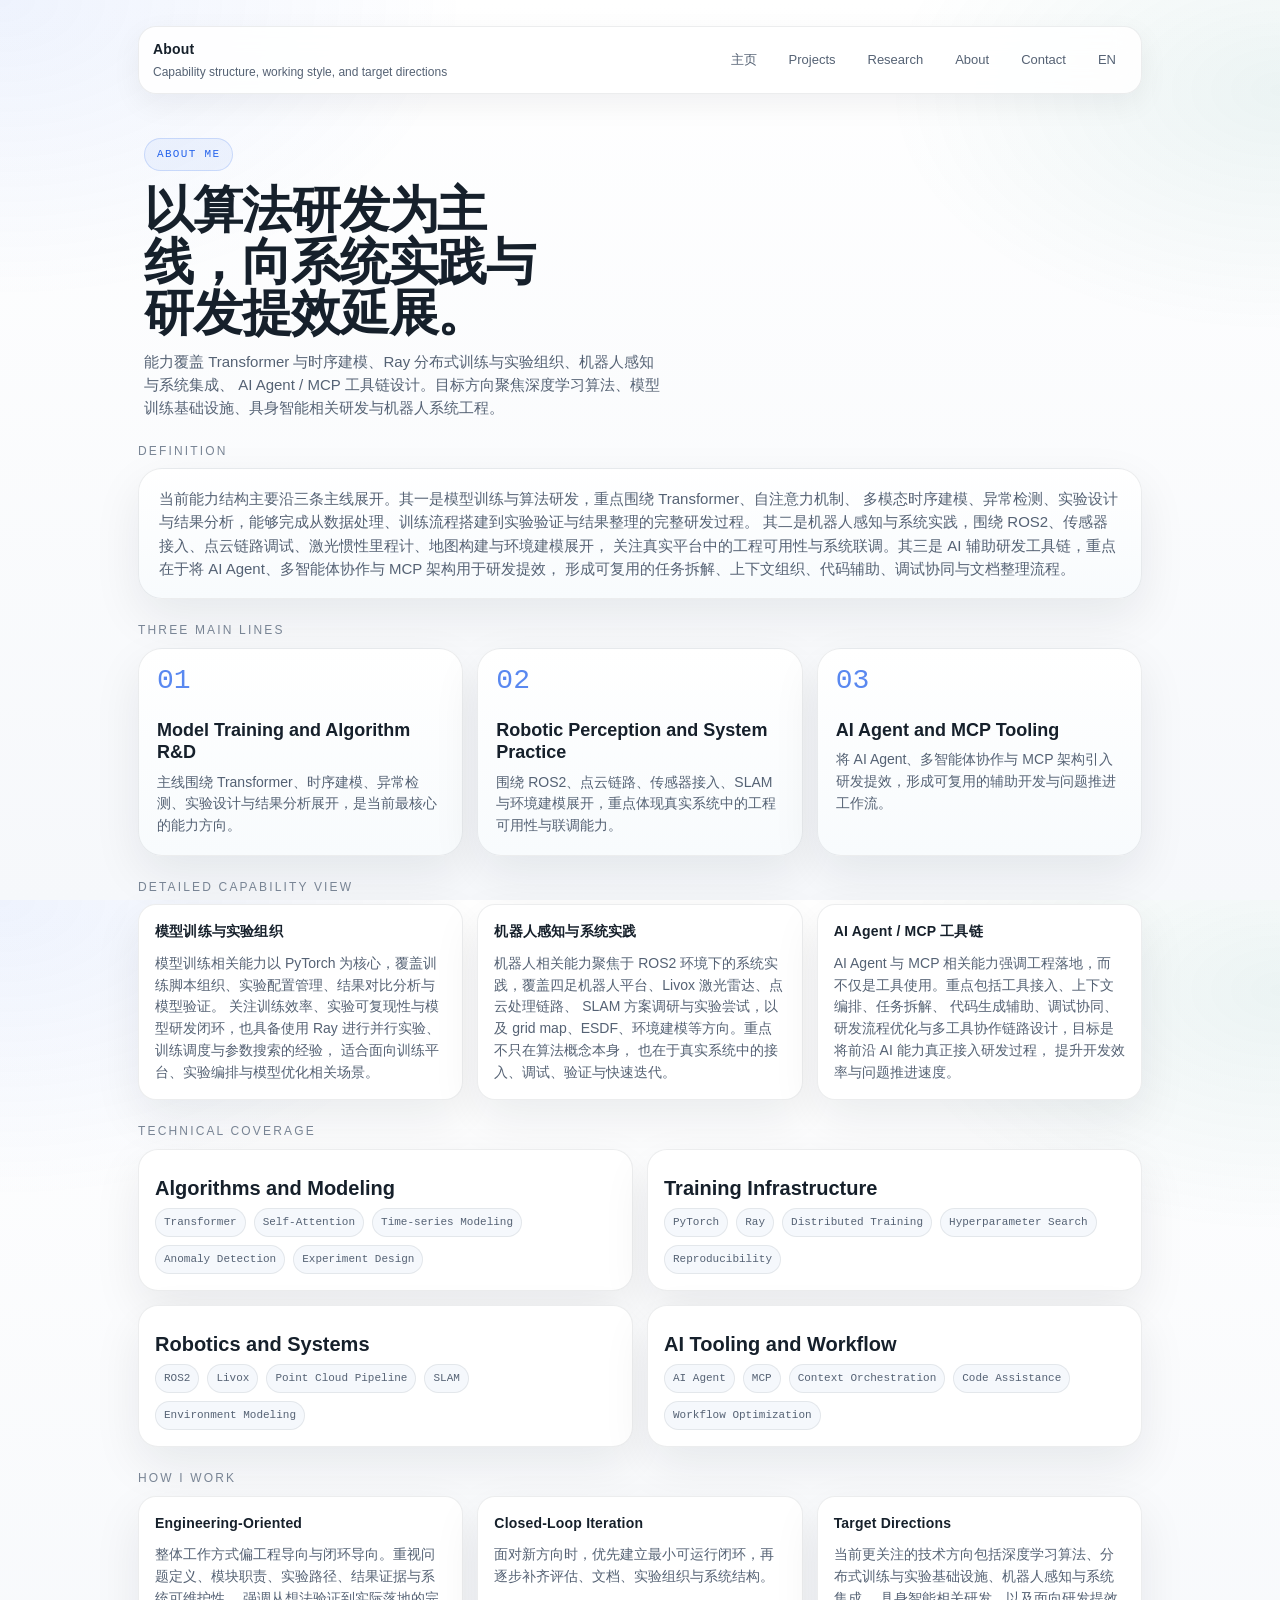
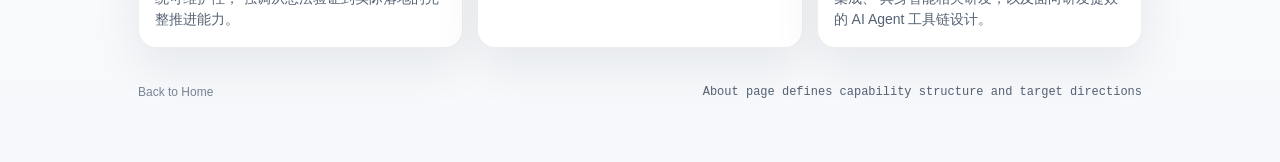
==== commit 7327f41a: "Refine about page headline" ====
--- a/about/index.html
+++ b/about/index.html
@@ -32,7 +32,7 @@
       <section class="hero hero-simple">
         <div class="fade-in">
           <div class="eyebrow">About Me</div>
-          <h1>当前的能力结构更接近“算法研发 + 工程落地”的组合型技术画像。</h1>
+          <h1>以算法研发为主线，向系统实践与研发提效延展。</h1>
           <p class="hero-lead hero-lead-wide">
             能力覆盖 Transformer 与时序建模、Ray 分布式训练与实验组织、机器人感知与系统集成、
             AI Agent / MCP 工具链设计。目标方向聚焦深度学习算法、模型训练基础设施、具身智能相关研发与机器人系统工程。
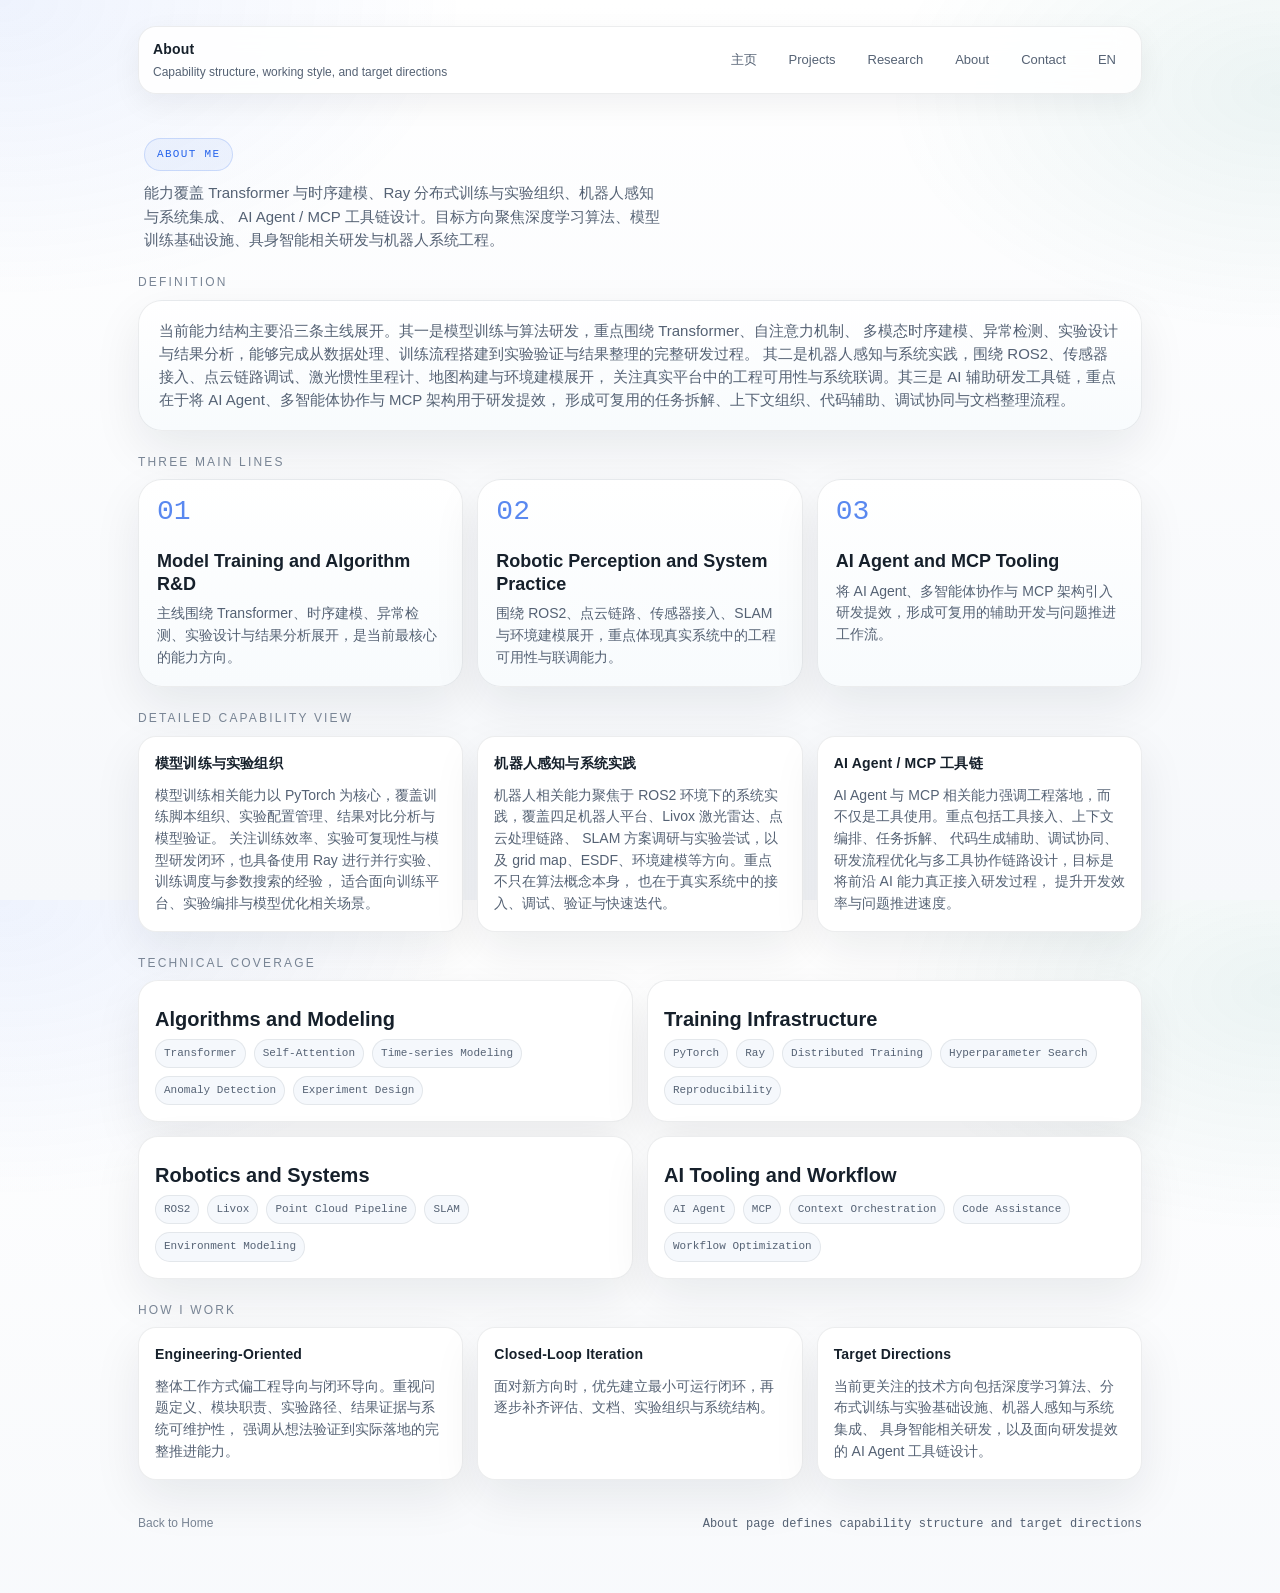
==== commit 48515deb: "Remove about and research hero headlines" ====
--- a/about/index.html
+++ b/about/index.html
@@ -32,7 +32,6 @@
       <section class="hero hero-simple">
         <div class="fade-in">
           <div class="eyebrow">About Me</div>
-          <h1>以算法研发为主线，向系统实践与研发提效延展。</h1>
           <p class="hero-lead hero-lead-wide">
             能力覆盖 Transformer 与时序建模、Ray 分布式训练与实验组织、机器人感知与系统集成、
             AI Agent / MCP 工具链设计。目标方向聚焦深度学习算法、模型训练基础设施、具身智能相关研发与机器人系统工程。
